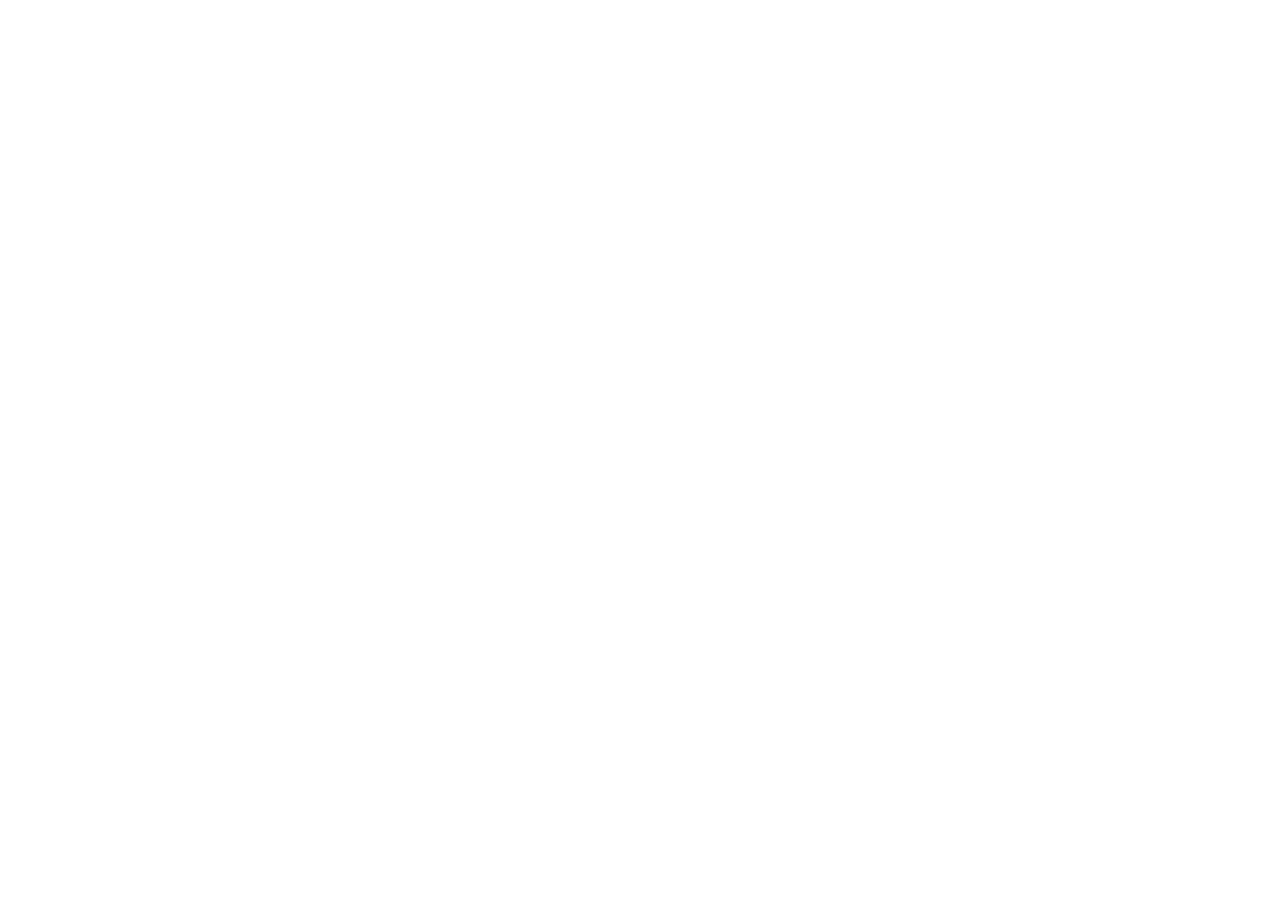
==== contrastchecker/index.html @ a9a301a5 "Initial Commit" ====
<!doctype html>
<html lang="en">
  <head>
    <meta charset="UTF-8" />
    <link rel="icon" type="image/svg+xml" href="/vite.svg" />
    <meta name="viewport" content="width=device-width, initial-scale=1.0" />
    <title>Vite + React + TS</title>
    <script type="module" crossorigin src="/assets/index-F24mIAsh.js"></script>
    <link rel="stylesheet" crossorigin href="/assets/index-7ZzetaER.css">
  </head>
  <body>
    <div id="root"></div>
  </body>
</html>
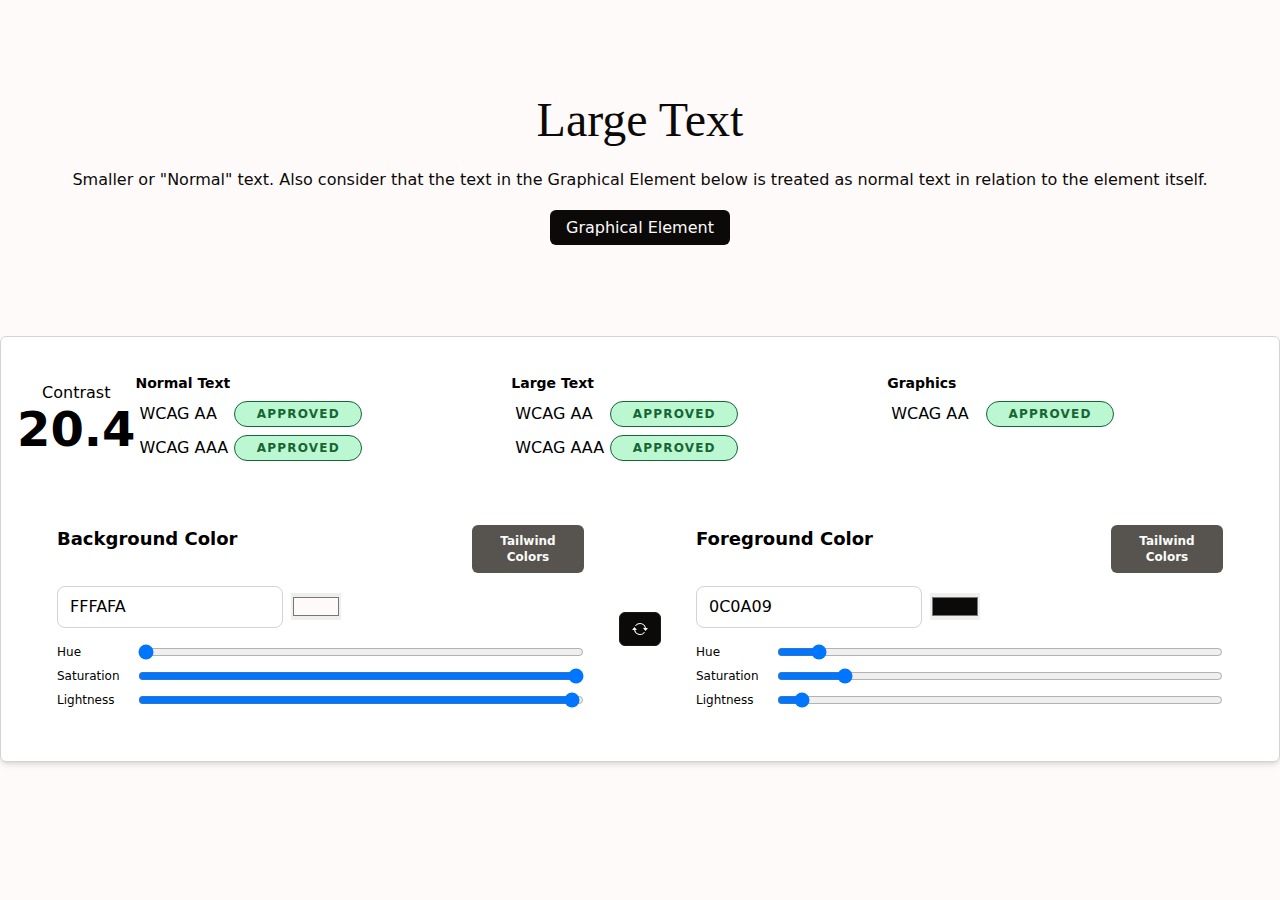
==== commit f750b051: "Second Commit" ====
--- a/contrastchecker/index.html
+++ b/contrastchecker/index.html
@@ -2,11 +2,11 @@
 <html lang="en">
   <head>
     <meta charset="UTF-8" />
-    <link rel="icon" type="image/svg+xml" href="/vite.svg" />
+    <link rel="icon" type="image/svg+xml" href="/contrastchecker/vite.svg" />
     <meta name="viewport" content="width=device-width, initial-scale=1.0" />
     <title>Vite + React + TS</title>
-    <script type="module" crossorigin src="/assets/index-F24mIAsh.js"></script>
-    <link rel="stylesheet" crossorigin href="/assets/index-7ZzetaER.css">
+    <script type="module" crossorigin src="/contrastchecker/assets/index-PZKPMbsY.js"></script>
+    <link rel="stylesheet" crossorigin href="/contrastchecker/assets/index-njwzASyu.css">
   </head>
   <body>
     <div id="root"></div>
--- a/contrastchecker/assets/index-njwzASyu.css
+++ b/contrastchecker/assets/index-njwzASyu.css
@@ -0,0 +1 @@
+*,:before,:after{box-sizing:border-box;border-width:0;border-style:solid;border-color:#e5e7eb}:before,:after{--tw-content: ""}html,:host{line-height:1.5;-webkit-text-size-adjust:100%;-moz-tab-size:4;-o-tab-size:4;tab-size:4;font-family:ui-sans-serif,system-ui,sans-serif,"Apple Color Emoji","Segoe UI Emoji",Segoe UI Symbol,"Noto Color Emoji";font-feature-settings:normal;font-variation-settings:normal;-webkit-tap-highlight-color:transparent}body{margin:0;line-height:inherit}hr{height:0;color:inherit;border-top-width:1px}abbr:where([title]){-webkit-text-decoration:underline dotted;text-decoration:underline dotted}h1,h2,h3,h4,h5,h6{font-size:inherit;font-weight:inherit}a{color:inherit;text-decoration:inherit}b,strong{font-weight:bolder}code,kbd,samp,pre{font-family:ui-monospace,SFMono-Regular,Menlo,Monaco,Consolas,Liberation Mono,Courier New,monospace;font-feature-settings:normal;font-variation-settings:normal;font-size:1em}small{font-size:80%}sub,sup{font-size:75%;line-height:0;position:relative;vertical-align:baseline}sub{bottom:-.25em}sup{top:-.5em}table{text-indent:0;border-color:inherit;border-collapse:collapse}button,input,optgroup,select,textarea{font-family:inherit;font-feature-settings:inherit;font-variation-settings:inherit;font-size:100%;font-weight:inherit;line-height:inherit;color:inherit;margin:0;padding:0}button,select{text-transform:none}button,[type=button],[type=reset],[type=submit]{-webkit-appearance:button;background-color:transparent;background-image:none}:-moz-focusring{outline:auto}:-moz-ui-invalid{box-shadow:none}progress{vertical-align:baseline}::-webkit-inner-spin-button,::-webkit-outer-spin-button{height:auto}[type=search]{-webkit-appearance:textfield;outline-offset:-2px}::-webkit-search-decoration{-webkit-appearance:none}::-webkit-file-upload-button{-webkit-appearance:button;font:inherit}summary{display:list-item}blockquote,dl,dd,h1,h2,h3,h4,h5,h6,hr,figure,p,pre{margin:0}fieldset{margin:0;padding:0}legend{padding:0}ol,ul,menu{list-style:none;margin:0;padding:0}dialog{padding:0}textarea{resize:vertical}input::-moz-placeholder,textarea::-moz-placeholder{opacity:1;color:#9ca3af}input::placeholder,textarea::placeholder{opacity:1;color:#9ca3af}button,[role=button]{cursor:pointer}:disabled{cursor:default}img,svg,video,canvas,audio,iframe,embed,object{display:block;vertical-align:middle}img,video{max-width:100%;height:auto}[hidden]{display:none}*,:before,:after{--tw-border-spacing-x: 0;--tw-border-spacing-y: 0;--tw-translate-x: 0;--tw-translate-y: 0;--tw-rotate: 0;--tw-skew-x: 0;--tw-skew-y: 0;--tw-scale-x: 1;--tw-scale-y: 1;--tw-pan-x: ;--tw-pan-y: ;--tw-pinch-zoom: ;--tw-scroll-snap-strictness: proximity;--tw-gradient-from-position: ;--tw-gradient-via-position: ;--tw-gradient-to-position: ;--tw-ordinal: ;--tw-slashed-zero: ;--tw-numeric-figure: ;--tw-numeric-spacing: ;--tw-numeric-fraction: ;--tw-ring-inset: ;--tw-ring-offset-width: 0px;--tw-ring-offset-color: #fff;--tw-ring-color: rgb(59 130 246 / .5);--tw-ring-offset-shadow: 0 0 #0000;--tw-ring-shadow: 0 0 #0000;--tw-shadow: 0 0 #0000;--tw-shadow-colored: 0 0 #0000;--tw-blur: ;--tw-brightness: ;--tw-contrast: ;--tw-grayscale: ;--tw-hue-rotate: ;--tw-invert: ;--tw-saturate: ;--tw-sepia: ;--tw-drop-shadow: ;--tw-backdrop-blur: ;--tw-backdrop-brightness: ;--tw-backdrop-contrast: ;--tw-backdrop-grayscale: ;--tw-backdrop-hue-rotate: ;--tw-backdrop-invert: ;--tw-backdrop-opacity: ;--tw-backdrop-saturate: ;--tw-backdrop-sepia: }::backdrop{--tw-border-spacing-x: 0;--tw-border-spacing-y: 0;--tw-translate-x: 0;--tw-translate-y: 0;--tw-rotate: 0;--tw-skew-x: 0;--tw-skew-y: 0;--tw-scale-x: 1;--tw-scale-y: 1;--tw-pan-x: ;--tw-pan-y: ;--tw-pinch-zoom: ;--tw-scroll-snap-strictness: proximity;--tw-gradient-from-position: ;--tw-gradient-via-position: ;--tw-gradient-to-position: ;--tw-ordinal: ;--tw-slashed-zero: ;--tw-numeric-figure: ;--tw-numeric-spacing: ;--tw-numeric-fraction: ;--tw-ring-inset: ;--tw-ring-offset-width: 0px;--tw-ring-offset-color: #fff;--tw-ring-color: rgb(59 130 246 / .5);--tw-ring-offset-shadow: 0 0 #0000;--tw-ring-shadow: 0 0 #0000;--tw-shadow: 0 0 #0000;--tw-shadow-colored: 0 0 #0000;--tw-blur: ;--tw-brightness: ;--tw-contrast: ;--tw-grayscale: ;--tw-hue-rotate: ;--tw-invert: ;--tw-saturate: ;--tw-sepia: ;--tw-drop-shadow: ;--tw-backdrop-blur: ;--tw-backdrop-brightness: ;--tw-backdrop-contrast: ;--tw-backdrop-grayscale: ;--tw-backdrop-hue-rotate: ;--tw-backdrop-invert: ;--tw-backdrop-opacity: ;--tw-backdrop-saturate: ;--tw-backdrop-sepia: }.container{width:100%}@media (min-width: 640px){.container{max-width:640px}}@media (min-width: 768px){.container{max-width:768px}}@media (min-width: 1024px){.container{max-width:1024px}}@media (min-width: 1280px){.container{max-width:1280px}}@media (min-width: 1536px){.container{max-width:1536px}}.absolute{position:absolute}.relative{position:relative}.z-10{z-index:10}.m-2{margin:.5rem}.m-auto{margin:auto}.my-2{margin-top:.5rem;margin-bottom:.5rem}.my-3{margin-top:.75rem;margin-bottom:.75rem}.mr-2{margin-right:.5rem}.block{display:block}.inline-block{display:inline-block}.flex{display:flex}.hidden{display:none}.h-8{height:2rem}.max-h-40{max-height:10rem}.min-h-40{min-height:10rem}.min-h-screen{min-height:100vh}.w-24{width:6rem}.w-28{width:7rem}.w-32{width:8rem}.w-8{width:2rem}.w-full{width:100%}.cursor-pointer{cursor:pointer}.flex-wrap{flex-wrap:wrap}.items-center{align-items:center}.justify-center{justify-content:center}.overflow-hidden{overflow:hidden}.overflow-y-scroll{overflow-y:scroll}.rounded-full{border-radius:9999px}.rounded-lg{border-radius:.5rem}.rounded-md{border-radius:.375rem}.border{border-width:1px}.border-green-800{--tw-border-opacity: 1;border-color:rgb(22 101 52 / var(--tw-border-opacity))}.border-red-800{--tw-border-opacity: 1;border-color:rgb(153 27 27 / var(--tw-border-opacity))}.border-stone-300{--tw-border-opacity: 1;border-color:rgb(214 211 209 / var(--tw-border-opacity))}.border-stone-900{--tw-border-opacity: 1;border-color:rgb(28 25 23 / var(--tw-border-opacity))}.bg-green-200{--tw-bg-opacity: 1;background-color:rgb(187 247 208 / var(--tw-bg-opacity))}.bg-red-200{--tw-bg-opacity: 1;background-color:rgb(254 202 202 / var(--tw-bg-opacity))}.bg-stone-300{--tw-bg-opacity: 1;background-color:rgb(214 211 209 / var(--tw-bg-opacity))}.bg-stone-600{--tw-bg-opacity: 1;background-color:rgb(87 83 78 / var(--tw-bg-opacity))}.bg-stone-950{--tw-bg-opacity: 1;background-color:rgb(12 10 9 / var(--tw-bg-opacity))}.bg-white{--tw-bg-opacity: 1;background-color:rgb(255 255 255 / var(--tw-bg-opacity))}.p-1{padding:.25rem}.p-2{padding:.5rem}.p-4{padding:1rem}.p-8{padding:2rem}.px-2{padding-left:.5rem;padding-right:.5rem}.px-3{padding-left:.75rem;padding-right:.75rem}.px-4{padding-left:1rem;padding-right:1rem}.py-1{padding-top:.25rem;padding-bottom:.25rem}.py-16{padding-top:4rem;padding-bottom:4rem}.py-2{padding-top:.5rem;padding-bottom:.5rem}.py-3{padding-top:.75rem;padding-bottom:.75rem}.py-4{padding-top:1rem;padding-bottom:1rem}.py-6{padding-top:1.5rem;padding-bottom:1.5rem}.text-center{text-align:center}.text-end{text-align:end}.font-\[\'Recoleta\'\]{font-family:Recoleta}.text-5xl{font-size:3rem;line-height:1}.text-base{font-size:1rem;line-height:1.5rem}.text-lg{font-size:1.125rem;line-height:1.75rem}.text-sm{font-size:.875rem;line-height:1.25rem}.text-xs{font-size:.75rem;line-height:1rem}.font-bold{font-weight:700}.font-semibold{font-weight:600}.uppercase{text-transform:uppercase}.tracking-widest{letter-spacing:.1em}.text-green-800{--tw-text-opacity: 1;color:rgb(22 101 52 / var(--tw-text-opacity))}.text-red-800{--tw-text-opacity: 1;color:rgb(153 27 27 / var(--tw-text-opacity))}.text-stone-50{--tw-text-opacity: 1;color:rgb(250 250 249 / var(--tw-text-opacity))}.text-stone-500{--tw-text-opacity: 1;color:rgb(120 113 108 / var(--tw-text-opacity))}.shadow-md{--tw-shadow: 0 4px 6px -1px rgb(0 0 0 / .1), 0 2px 4px -2px rgb(0 0 0 / .1);--tw-shadow-colored: 0 4px 6px -1px var(--tw-shadow-color), 0 2px 4px -2px var(--tw-shadow-color);box-shadow:var(--tw-ring-offset-shadow, 0 0 #0000),var(--tw-ring-shadow, 0 0 #0000),var(--tw-shadow)}.transition{transition-property:color,background-color,border-color,text-decoration-color,fill,stroke,opacity,box-shadow,transform,filter,-webkit-backdrop-filter;transition-property:color,background-color,border-color,text-decoration-color,fill,stroke,opacity,box-shadow,transform,filter,backdrop-filter;transition-property:color,background-color,border-color,text-decoration-color,fill,stroke,opacity,box-shadow,transform,filter,backdrop-filter,-webkit-backdrop-filter;transition-timing-function:cubic-bezier(.4,0,.2,1);transition-duration:.15s}.cc-hidden-scroll::-webkit-scrollbar{display:none}.cc-hidden-scroll{-ms-overflow-style:none;scrollbar-width:none}@media (min-width: 1024px){.lg\:flex-nowrap{flex-wrap:nowrap}.lg\:rounded-md{border-radius:.375rem}.lg\:px-10{padding-left:2.5rem;padding-right:2.5rem}}
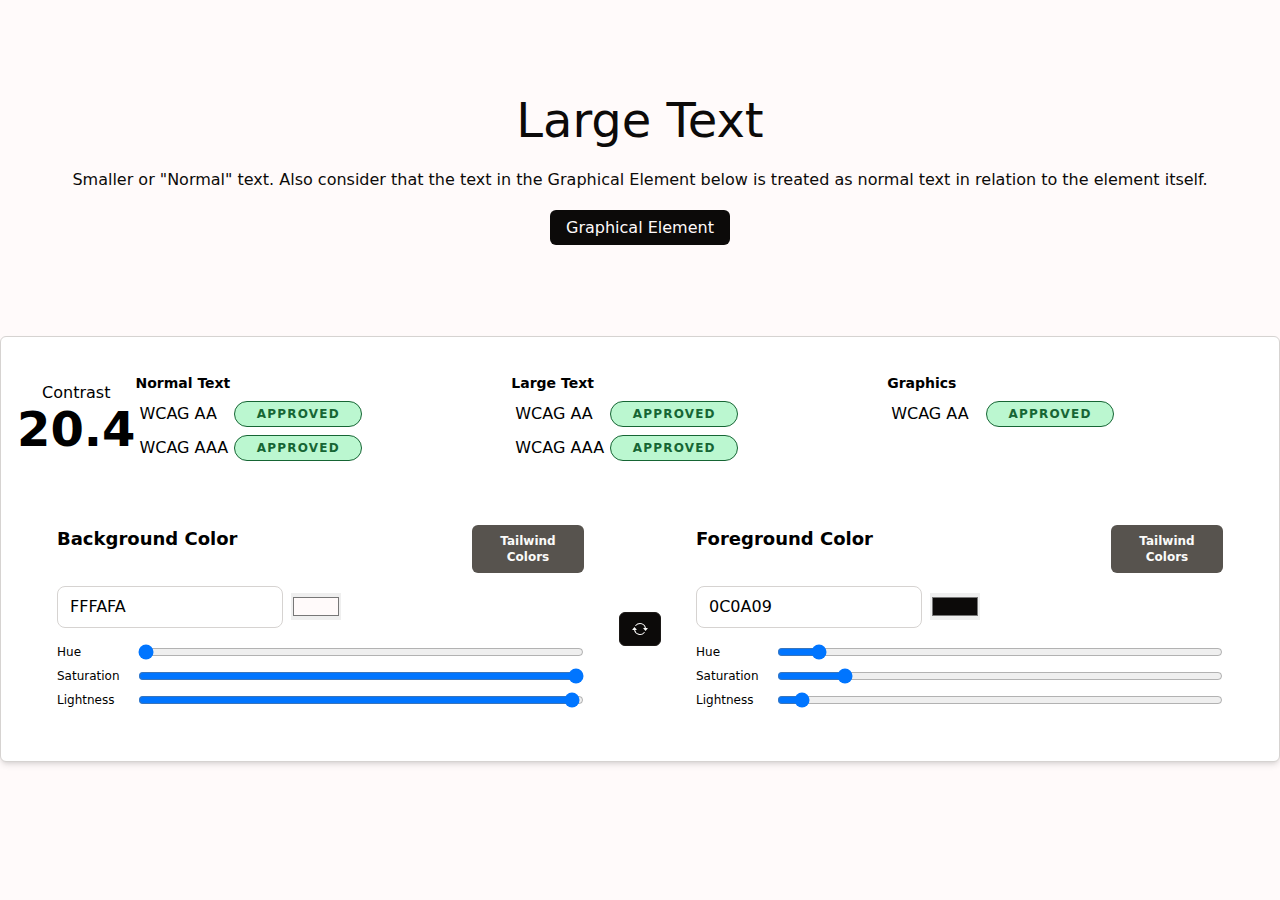
==== commit 125ce2fe: "Font fix" ====
--- a/contrastchecker/index.html
+++ b/contrastchecker/index.html
@@ -4,9 +4,9 @@
     <meta charset="UTF-8" />
     <link rel="icon" type="image/svg+xml" href="/contrastchecker/vite.svg" />
     <meta name="viewport" content="width=device-width, initial-scale=1.0" />
-    <title>Vite + React + TS</title>
-    <script type="module" crossorigin src="/contrastchecker/assets/index-PZKPMbsY.js"></script>
-    <link rel="stylesheet" crossorigin href="/contrastchecker/assets/index-njwzASyu.css">
+    <title>Contrast Checker</title>
+    <script type="module" crossorigin src="/contrastchecker/assets/index-g-5zZ-Zo.js"></script>
+    <link rel="stylesheet" crossorigin href="/contrastchecker/assets/index-cnTootNW.css">
   </head>
   <body>
     <div id="root"></div>
--- a/contrastchecker/assets/index-cnTootNW.css
+++ b/contrastchecker/assets/index-cnTootNW.css
@@ -0,0 +1 @@
+*,:before,:after{box-sizing:border-box;border-width:0;border-style:solid;border-color:#e5e7eb}:before,:after{--tw-content: ""}html,:host{line-height:1.5;-webkit-text-size-adjust:100%;-moz-tab-size:4;-o-tab-size:4;tab-size:4;font-family:ui-sans-serif,system-ui,sans-serif,"Apple Color Emoji","Segoe UI Emoji",Segoe UI Symbol,"Noto Color Emoji";font-feature-settings:normal;font-variation-settings:normal;-webkit-tap-highlight-color:transparent}body{margin:0;line-height:inherit}hr{height:0;color:inherit;border-top-width:1px}abbr:where([title]){-webkit-text-decoration:underline dotted;text-decoration:underline dotted}h1,h2,h3,h4,h5,h6{font-size:inherit;font-weight:inherit}a{color:inherit;text-decoration:inherit}b,strong{font-weight:bolder}code,kbd,samp,pre{font-family:ui-monospace,SFMono-Regular,Menlo,Monaco,Consolas,Liberation Mono,Courier New,monospace;font-feature-settings:normal;font-variation-settings:normal;font-size:1em}small{font-size:80%}sub,sup{font-size:75%;line-height:0;position:relative;vertical-align:baseline}sub{bottom:-.25em}sup{top:-.5em}table{text-indent:0;border-color:inherit;border-collapse:collapse}button,input,optgroup,select,textarea{font-family:inherit;font-feature-settings:inherit;font-variation-settings:inherit;font-size:100%;font-weight:inherit;line-height:inherit;color:inherit;margin:0;padding:0}button,select{text-transform:none}button,[type=button],[type=reset],[type=submit]{-webkit-appearance:button;background-color:transparent;background-image:none}:-moz-focusring{outline:auto}:-moz-ui-invalid{box-shadow:none}progress{vertical-align:baseline}::-webkit-inner-spin-button,::-webkit-outer-spin-button{height:auto}[type=search]{-webkit-appearance:textfield;outline-offset:-2px}::-webkit-search-decoration{-webkit-appearance:none}::-webkit-file-upload-button{-webkit-appearance:button;font:inherit}summary{display:list-item}blockquote,dl,dd,h1,h2,h3,h4,h5,h6,hr,figure,p,pre{margin:0}fieldset{margin:0;padding:0}legend{padding:0}ol,ul,menu{list-style:none;margin:0;padding:0}dialog{padding:0}textarea{resize:vertical}input::-moz-placeholder,textarea::-moz-placeholder{opacity:1;color:#9ca3af}input::placeholder,textarea::placeholder{opacity:1;color:#9ca3af}button,[role=button]{cursor:pointer}:disabled{cursor:default}img,svg,video,canvas,audio,iframe,embed,object{display:block;vertical-align:middle}img,video{max-width:100%;height:auto}[hidden]{display:none}*,:before,:after{--tw-border-spacing-x: 0;--tw-border-spacing-y: 0;--tw-translate-x: 0;--tw-translate-y: 0;--tw-rotate: 0;--tw-skew-x: 0;--tw-skew-y: 0;--tw-scale-x: 1;--tw-scale-y: 1;--tw-pan-x: ;--tw-pan-y: ;--tw-pinch-zoom: ;--tw-scroll-snap-strictness: proximity;--tw-gradient-from-position: ;--tw-gradient-via-position: ;--tw-gradient-to-position: ;--tw-ordinal: ;--tw-slashed-zero: ;--tw-numeric-figure: ;--tw-numeric-spacing: ;--tw-numeric-fraction: ;--tw-ring-inset: ;--tw-ring-offset-width: 0px;--tw-ring-offset-color: #fff;--tw-ring-color: rgb(59 130 246 / .5);--tw-ring-offset-shadow: 0 0 #0000;--tw-ring-shadow: 0 0 #0000;--tw-shadow: 0 0 #0000;--tw-shadow-colored: 0 0 #0000;--tw-blur: ;--tw-brightness: ;--tw-contrast: ;--tw-grayscale: ;--tw-hue-rotate: ;--tw-invert: ;--tw-saturate: ;--tw-sepia: ;--tw-drop-shadow: ;--tw-backdrop-blur: ;--tw-backdrop-brightness: ;--tw-backdrop-contrast: ;--tw-backdrop-grayscale: ;--tw-backdrop-hue-rotate: ;--tw-backdrop-invert: ;--tw-backdrop-opacity: ;--tw-backdrop-saturate: ;--tw-backdrop-sepia: }::backdrop{--tw-border-spacing-x: 0;--tw-border-spacing-y: 0;--tw-translate-x: 0;--tw-translate-y: 0;--tw-rotate: 0;--tw-skew-x: 0;--tw-skew-y: 0;--tw-scale-x: 1;--tw-scale-y: 1;--tw-pan-x: ;--tw-pan-y: ;--tw-pinch-zoom: ;--tw-scroll-snap-strictness: proximity;--tw-gradient-from-position: ;--tw-gradient-via-position: ;--tw-gradient-to-position: ;--tw-ordinal: ;--tw-slashed-zero: ;--tw-numeric-figure: ;--tw-numeric-spacing: ;--tw-numeric-fraction: ;--tw-ring-inset: ;--tw-ring-offset-width: 0px;--tw-ring-offset-color: #fff;--tw-ring-color: rgb(59 130 246 / .5);--tw-ring-offset-shadow: 0 0 #0000;--tw-ring-shadow: 0 0 #0000;--tw-shadow: 0 0 #0000;--tw-shadow-colored: 0 0 #0000;--tw-blur: ;--tw-brightness: ;--tw-contrast: ;--tw-grayscale: ;--tw-hue-rotate: ;--tw-invert: ;--tw-saturate: ;--tw-sepia: ;--tw-drop-shadow: ;--tw-backdrop-blur: ;--tw-backdrop-brightness: ;--tw-backdrop-contrast: ;--tw-backdrop-grayscale: ;--tw-backdrop-hue-rotate: ;--tw-backdrop-invert: ;--tw-backdrop-opacity: ;--tw-backdrop-saturate: ;--tw-backdrop-sepia: }.container{width:100%}@media (min-width: 640px){.container{max-width:640px}}@media (min-width: 768px){.container{max-width:768px}}@media (min-width: 1024px){.container{max-width:1024px}}@media (min-width: 1280px){.container{max-width:1280px}}@media (min-width: 1536px){.container{max-width:1536px}}.absolute{position:absolute}.relative{position:relative}.z-10{z-index:10}.m-2{margin:.5rem}.m-auto{margin:auto}.my-2{margin-top:.5rem;margin-bottom:.5rem}.my-3{margin-top:.75rem;margin-bottom:.75rem}.mr-2{margin-right:.5rem}.block{display:block}.inline-block{display:inline-block}.flex{display:flex}.hidden{display:none}.h-8{height:2rem}.max-h-40{max-height:10rem}.min-h-40{min-height:10rem}.min-h-screen{min-height:100vh}.w-24{width:6rem}.w-28{width:7rem}.w-32{width:8rem}.w-8{width:2rem}.w-full{width:100%}.cursor-pointer{cursor:pointer}.flex-wrap{flex-wrap:wrap}.items-center{align-items:center}.justify-center{justify-content:center}.overflow-hidden{overflow:hidden}.overflow-y-scroll{overflow-y:scroll}.rounded-full{border-radius:9999px}.rounded-lg{border-radius:.5rem}.rounded-md{border-radius:.375rem}.border{border-width:1px}.border-green-800{--tw-border-opacity: 1;border-color:rgb(22 101 52 / var(--tw-border-opacity))}.border-red-800{--tw-border-opacity: 1;border-color:rgb(153 27 27 / var(--tw-border-opacity))}.border-stone-300{--tw-border-opacity: 1;border-color:rgb(214 211 209 / var(--tw-border-opacity))}.border-stone-900{--tw-border-opacity: 1;border-color:rgb(28 25 23 / var(--tw-border-opacity))}.bg-green-200{--tw-bg-opacity: 1;background-color:rgb(187 247 208 / var(--tw-bg-opacity))}.bg-red-200{--tw-bg-opacity: 1;background-color:rgb(254 202 202 / var(--tw-bg-opacity))}.bg-stone-300{--tw-bg-opacity: 1;background-color:rgb(214 211 209 / var(--tw-bg-opacity))}.bg-stone-600{--tw-bg-opacity: 1;background-color:rgb(87 83 78 / var(--tw-bg-opacity))}.bg-stone-950{--tw-bg-opacity: 1;background-color:rgb(12 10 9 / var(--tw-bg-opacity))}.bg-white{--tw-bg-opacity: 1;background-color:rgb(255 255 255 / var(--tw-bg-opacity))}.p-1{padding:.25rem}.p-2{padding:.5rem}.p-4{padding:1rem}.p-8{padding:2rem}.px-2{padding-left:.5rem;padding-right:.5rem}.px-3{padding-left:.75rem;padding-right:.75rem}.px-4{padding-left:1rem;padding-right:1rem}.py-1{padding-top:.25rem;padding-bottom:.25rem}.py-16{padding-top:4rem;padding-bottom:4rem}.py-2{padding-top:.5rem;padding-bottom:.5rem}.py-3{padding-top:.75rem;padding-bottom:.75rem}.py-4{padding-top:1rem;padding-bottom:1rem}.py-6{padding-top:1.5rem;padding-bottom:1.5rem}.text-center{text-align:center}.text-end{text-align:end}.text-5xl{font-size:3rem;line-height:1}.text-base{font-size:1rem;line-height:1.5rem}.text-lg{font-size:1.125rem;line-height:1.75rem}.text-sm{font-size:.875rem;line-height:1.25rem}.text-xs{font-size:.75rem;line-height:1rem}.font-bold{font-weight:700}.font-semibold{font-weight:600}.uppercase{text-transform:uppercase}.tracking-widest{letter-spacing:.1em}.text-green-800{--tw-text-opacity: 1;color:rgb(22 101 52 / var(--tw-text-opacity))}.text-red-800{--tw-text-opacity: 1;color:rgb(153 27 27 / var(--tw-text-opacity))}.text-stone-50{--tw-text-opacity: 1;color:rgb(250 250 249 / var(--tw-text-opacity))}.text-stone-500{--tw-text-opacity: 1;color:rgb(120 113 108 / var(--tw-text-opacity))}.shadow-md{--tw-shadow: 0 4px 6px -1px rgb(0 0 0 / .1), 0 2px 4px -2px rgb(0 0 0 / .1);--tw-shadow-colored: 0 4px 6px -1px var(--tw-shadow-color), 0 2px 4px -2px var(--tw-shadow-color);box-shadow:var(--tw-ring-offset-shadow, 0 0 #0000),var(--tw-ring-shadow, 0 0 #0000),var(--tw-shadow)}.transition{transition-property:color,background-color,border-color,text-decoration-color,fill,stroke,opacity,box-shadow,transform,filter,-webkit-backdrop-filter;transition-property:color,background-color,border-color,text-decoration-color,fill,stroke,opacity,box-shadow,transform,filter,backdrop-filter;transition-property:color,background-color,border-color,text-decoration-color,fill,stroke,opacity,box-shadow,transform,filter,backdrop-filter,-webkit-backdrop-filter;transition-timing-function:cubic-bezier(.4,0,.2,1);transition-duration:.15s}@font-face{font-family:Barrio de Chetos;src:url(/contrastchecker/assets/Recoleta-Regular-4EBmXsAH.ttf)}.cc-hidden-scroll::-webkit-scrollbar{display:none}.cc-hidden-scroll{-ms-overflow-style:none;scrollbar-width:none}@media (min-width: 1024px){.lg\:flex-nowrap{flex-wrap:nowrap}.lg\:rounded-md{border-radius:.375rem}.lg\:px-10{padding-left:2.5rem;padding-right:2.5rem}}
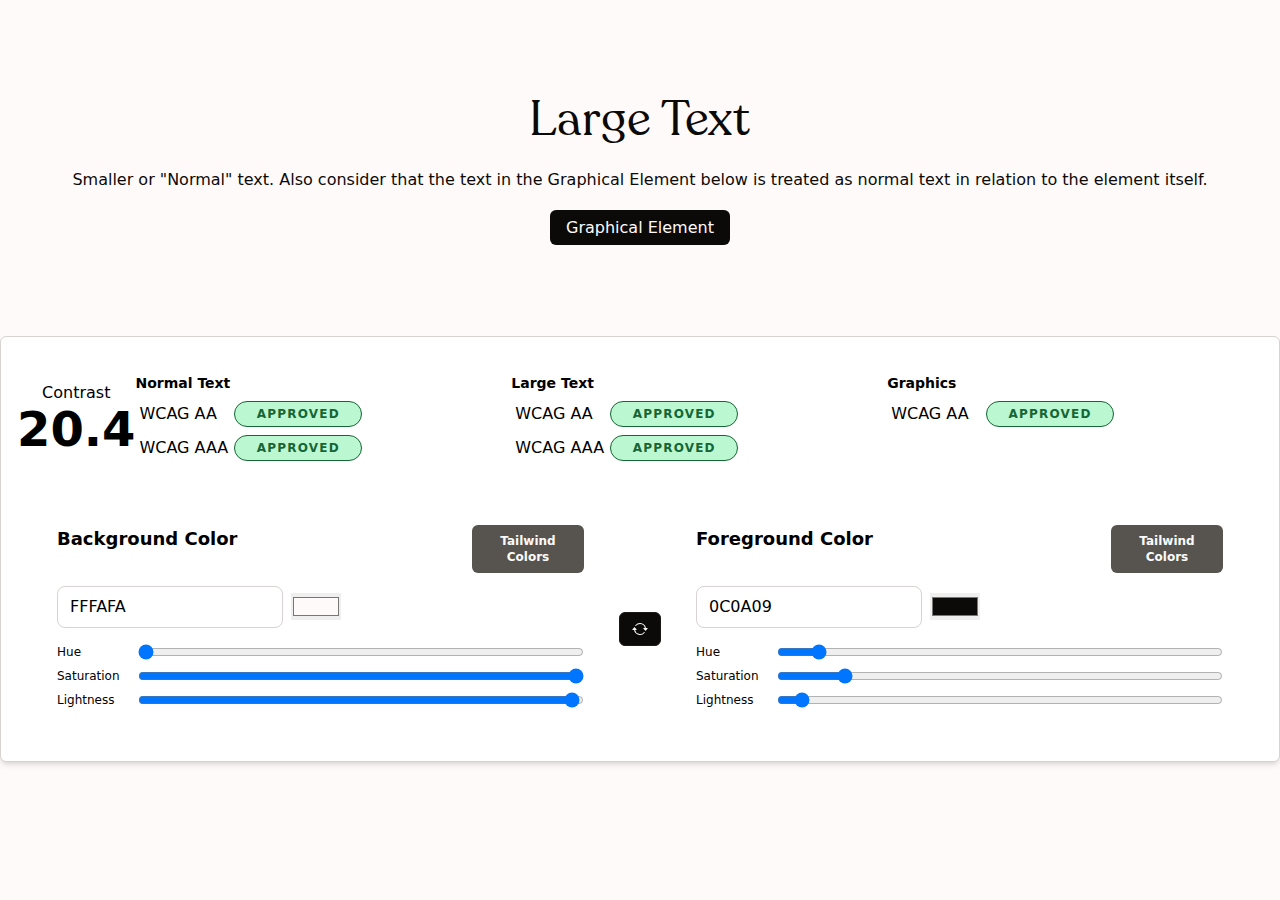
==== commit 394f77f2: "Font fix 2" ====
--- a/contrastchecker/index.html
+++ b/contrastchecker/index.html
@@ -5,8 +5,8 @@
     <link rel="icon" type="image/svg+xml" href="/contrastchecker/vite.svg" />
     <meta name="viewport" content="width=device-width, initial-scale=1.0" />
     <title>Contrast Checker</title>
-    <script type="module" crossorigin src="/contrastchecker/assets/index-g-5zZ-Zo.js"></script>
-    <link rel="stylesheet" crossorigin href="/contrastchecker/assets/index-cnTootNW.css">
+    <script type="module" crossorigin src="/contrastchecker/assets/index-rsbrxkSv.js"></script>
+    <link rel="stylesheet" crossorigin href="/contrastchecker/assets/index-ZEm1HzT3.css">
   </head>
   <body>
     <div id="root"></div>
--- a/contrastchecker/assets/index-ZEm1HzT3.css
+++ b/contrastchecker/assets/index-ZEm1HzT3.css
@@ -0,0 +1 @@
+*,:before,:after{box-sizing:border-box;border-width:0;border-style:solid;border-color:#e5e7eb}:before,:after{--tw-content: ""}html,:host{line-height:1.5;-webkit-text-size-adjust:100%;-moz-tab-size:4;-o-tab-size:4;tab-size:4;font-family:ui-sans-serif,system-ui,sans-serif,"Apple Color Emoji","Segoe UI Emoji",Segoe UI Symbol,"Noto Color Emoji";font-feature-settings:normal;font-variation-settings:normal;-webkit-tap-highlight-color:transparent}body{margin:0;line-height:inherit}hr{height:0;color:inherit;border-top-width:1px}abbr:where([title]){-webkit-text-decoration:underline dotted;text-decoration:underline dotted}h1,h2,h3,h4,h5,h6{font-size:inherit;font-weight:inherit}a{color:inherit;text-decoration:inherit}b,strong{font-weight:bolder}code,kbd,samp,pre{font-family:ui-monospace,SFMono-Regular,Menlo,Monaco,Consolas,Liberation Mono,Courier New,monospace;font-feature-settings:normal;font-variation-settings:normal;font-size:1em}small{font-size:80%}sub,sup{font-size:75%;line-height:0;position:relative;vertical-align:baseline}sub{bottom:-.25em}sup{top:-.5em}table{text-indent:0;border-color:inherit;border-collapse:collapse}button,input,optgroup,select,textarea{font-family:inherit;font-feature-settings:inherit;font-variation-settings:inherit;font-size:100%;font-weight:inherit;line-height:inherit;color:inherit;margin:0;padding:0}button,select{text-transform:none}button,[type=button],[type=reset],[type=submit]{-webkit-appearance:button;background-color:transparent;background-image:none}:-moz-focusring{outline:auto}:-moz-ui-invalid{box-shadow:none}progress{vertical-align:baseline}::-webkit-inner-spin-button,::-webkit-outer-spin-button{height:auto}[type=search]{-webkit-appearance:textfield;outline-offset:-2px}::-webkit-search-decoration{-webkit-appearance:none}::-webkit-file-upload-button{-webkit-appearance:button;font:inherit}summary{display:list-item}blockquote,dl,dd,h1,h2,h3,h4,h5,h6,hr,figure,p,pre{margin:0}fieldset{margin:0;padding:0}legend{padding:0}ol,ul,menu{list-style:none;margin:0;padding:0}dialog{padding:0}textarea{resize:vertical}input::-moz-placeholder,textarea::-moz-placeholder{opacity:1;color:#9ca3af}input::placeholder,textarea::placeholder{opacity:1;color:#9ca3af}button,[role=button]{cursor:pointer}:disabled{cursor:default}img,svg,video,canvas,audio,iframe,embed,object{display:block;vertical-align:middle}img,video{max-width:100%;height:auto}[hidden]{display:none}*,:before,:after{--tw-border-spacing-x: 0;--tw-border-spacing-y: 0;--tw-translate-x: 0;--tw-translate-y: 0;--tw-rotate: 0;--tw-skew-x: 0;--tw-skew-y: 0;--tw-scale-x: 1;--tw-scale-y: 1;--tw-pan-x: ;--tw-pan-y: ;--tw-pinch-zoom: ;--tw-scroll-snap-strictness: proximity;--tw-gradient-from-position: ;--tw-gradient-via-position: ;--tw-gradient-to-position: ;--tw-ordinal: ;--tw-slashed-zero: ;--tw-numeric-figure: ;--tw-numeric-spacing: ;--tw-numeric-fraction: ;--tw-ring-inset: ;--tw-ring-offset-width: 0px;--tw-ring-offset-color: #fff;--tw-ring-color: rgb(59 130 246 / .5);--tw-ring-offset-shadow: 0 0 #0000;--tw-ring-shadow: 0 0 #0000;--tw-shadow: 0 0 #0000;--tw-shadow-colored: 0 0 #0000;--tw-blur: ;--tw-brightness: ;--tw-contrast: ;--tw-grayscale: ;--tw-hue-rotate: ;--tw-invert: ;--tw-saturate: ;--tw-sepia: ;--tw-drop-shadow: ;--tw-backdrop-blur: ;--tw-backdrop-brightness: ;--tw-backdrop-contrast: ;--tw-backdrop-grayscale: ;--tw-backdrop-hue-rotate: ;--tw-backdrop-invert: ;--tw-backdrop-opacity: ;--tw-backdrop-saturate: ;--tw-backdrop-sepia: }::backdrop{--tw-border-spacing-x: 0;--tw-border-spacing-y: 0;--tw-translate-x: 0;--tw-translate-y: 0;--tw-rotate: 0;--tw-skew-x: 0;--tw-skew-y: 0;--tw-scale-x: 1;--tw-scale-y: 1;--tw-pan-x: ;--tw-pan-y: ;--tw-pinch-zoom: ;--tw-scroll-snap-strictness: proximity;--tw-gradient-from-position: ;--tw-gradient-via-position: ;--tw-gradient-to-position: ;--tw-ordinal: ;--tw-slashed-zero: ;--tw-numeric-figure: ;--tw-numeric-spacing: ;--tw-numeric-fraction: ;--tw-ring-inset: ;--tw-ring-offset-width: 0px;--tw-ring-offset-color: #fff;--tw-ring-color: rgb(59 130 246 / .5);--tw-ring-offset-shadow: 0 0 #0000;--tw-ring-shadow: 0 0 #0000;--tw-shadow: 0 0 #0000;--tw-shadow-colored: 0 0 #0000;--tw-blur: ;--tw-brightness: ;--tw-contrast: ;--tw-grayscale: ;--tw-hue-rotate: ;--tw-invert: ;--tw-saturate: ;--tw-sepia: ;--tw-drop-shadow: ;--tw-backdrop-blur: ;--tw-backdrop-brightness: ;--tw-backdrop-contrast: ;--tw-backdrop-grayscale: ;--tw-backdrop-hue-rotate: ;--tw-backdrop-invert: ;--tw-backdrop-opacity: ;--tw-backdrop-saturate: ;--tw-backdrop-sepia: }.container{width:100%}@media (min-width: 640px){.container{max-width:640px}}@media (min-width: 768px){.container{max-width:768px}}@media (min-width: 1024px){.container{max-width:1024px}}@media (min-width: 1280px){.container{max-width:1280px}}@media (min-width: 1536px){.container{max-width:1536px}}.absolute{position:absolute}.relative{position:relative}.z-10{z-index:10}.m-2{margin:.5rem}.m-auto{margin:auto}.my-2{margin-top:.5rem;margin-bottom:.5rem}.my-3{margin-top:.75rem;margin-bottom:.75rem}.mr-2{margin-right:.5rem}.block{display:block}.inline-block{display:inline-block}.flex{display:flex}.hidden{display:none}.h-8{height:2rem}.max-h-40{max-height:10rem}.min-h-40{min-height:10rem}.min-h-screen{min-height:100vh}.w-24{width:6rem}.w-28{width:7rem}.w-32{width:8rem}.w-8{width:2rem}.w-full{width:100%}.cursor-pointer{cursor:pointer}.flex-wrap{flex-wrap:wrap}.items-center{align-items:center}.justify-center{justify-content:center}.overflow-hidden{overflow:hidden}.overflow-y-scroll{overflow-y:scroll}.rounded-full{border-radius:9999px}.rounded-lg{border-radius:.5rem}.rounded-md{border-radius:.375rem}.border{border-width:1px}.border-green-800{--tw-border-opacity: 1;border-color:rgb(22 101 52 / var(--tw-border-opacity))}.border-red-800{--tw-border-opacity: 1;border-color:rgb(153 27 27 / var(--tw-border-opacity))}.border-stone-300{--tw-border-opacity: 1;border-color:rgb(214 211 209 / var(--tw-border-opacity))}.border-stone-900{--tw-border-opacity: 1;border-color:rgb(28 25 23 / var(--tw-border-opacity))}.bg-green-200{--tw-bg-opacity: 1;background-color:rgb(187 247 208 / var(--tw-bg-opacity))}.bg-red-200{--tw-bg-opacity: 1;background-color:rgb(254 202 202 / var(--tw-bg-opacity))}.bg-stone-300{--tw-bg-opacity: 1;background-color:rgb(214 211 209 / var(--tw-bg-opacity))}.bg-stone-600{--tw-bg-opacity: 1;background-color:rgb(87 83 78 / var(--tw-bg-opacity))}.bg-stone-950{--tw-bg-opacity: 1;background-color:rgb(12 10 9 / var(--tw-bg-opacity))}.bg-white{--tw-bg-opacity: 1;background-color:rgb(255 255 255 / var(--tw-bg-opacity))}.p-1{padding:.25rem}.p-2{padding:.5rem}.p-4{padding:1rem}.p-8{padding:2rem}.px-2{padding-left:.5rem;padding-right:.5rem}.px-3{padding-left:.75rem;padding-right:.75rem}.px-4{padding-left:1rem;padding-right:1rem}.py-1{padding-top:.25rem;padding-bottom:.25rem}.py-16{padding-top:4rem;padding-bottom:4rem}.py-2{padding-top:.5rem;padding-bottom:.5rem}.py-3{padding-top:.75rem;padding-bottom:.75rem}.py-4{padding-top:1rem;padding-bottom:1rem}.py-6{padding-top:1.5rem;padding-bottom:1.5rem}.text-center{text-align:center}.text-end{text-align:end}.font-heading{font-family:Barrio de Chetos}.text-5xl{font-size:3rem;line-height:1}.text-base{font-size:1rem;line-height:1.5rem}.text-lg{font-size:1.125rem;line-height:1.75rem}.text-sm{font-size:.875rem;line-height:1.25rem}.text-xs{font-size:.75rem;line-height:1rem}.font-bold{font-weight:700}.font-semibold{font-weight:600}.uppercase{text-transform:uppercase}.tracking-widest{letter-spacing:.1em}.text-green-800{--tw-text-opacity: 1;color:rgb(22 101 52 / var(--tw-text-opacity))}.text-red-800{--tw-text-opacity: 1;color:rgb(153 27 27 / var(--tw-text-opacity))}.text-stone-50{--tw-text-opacity: 1;color:rgb(250 250 249 / var(--tw-text-opacity))}.text-stone-500{--tw-text-opacity: 1;color:rgb(120 113 108 / var(--tw-text-opacity))}.shadow-md{--tw-shadow: 0 4px 6px -1px rgb(0 0 0 / .1), 0 2px 4px -2px rgb(0 0 0 / .1);--tw-shadow-colored: 0 4px 6px -1px var(--tw-shadow-color), 0 2px 4px -2px var(--tw-shadow-color);box-shadow:var(--tw-ring-offset-shadow, 0 0 #0000),var(--tw-ring-shadow, 0 0 #0000),var(--tw-shadow)}.transition{transition-property:color,background-color,border-color,text-decoration-color,fill,stroke,opacity,box-shadow,transform,filter,-webkit-backdrop-filter;transition-property:color,background-color,border-color,text-decoration-color,fill,stroke,opacity,box-shadow,transform,filter,backdrop-filter;transition-property:color,background-color,border-color,text-decoration-color,fill,stroke,opacity,box-shadow,transform,filter,backdrop-filter,-webkit-backdrop-filter;transition-timing-function:cubic-bezier(.4,0,.2,1);transition-duration:.15s}@font-face{font-family:Barrio de Chetos;src:url(/contrastchecker/assets/Recoleta-Regular-4EBmXsAH.ttf)}.cc-hidden-scroll::-webkit-scrollbar{display:none}.cc-hidden-scroll{-ms-overflow-style:none;scrollbar-width:none}@media (min-width: 1024px){.lg\:flex-nowrap{flex-wrap:nowrap}.lg\:rounded-md{border-radius:.375rem}.lg\:px-10{padding-left:2.5rem;padding-right:2.5rem}}
